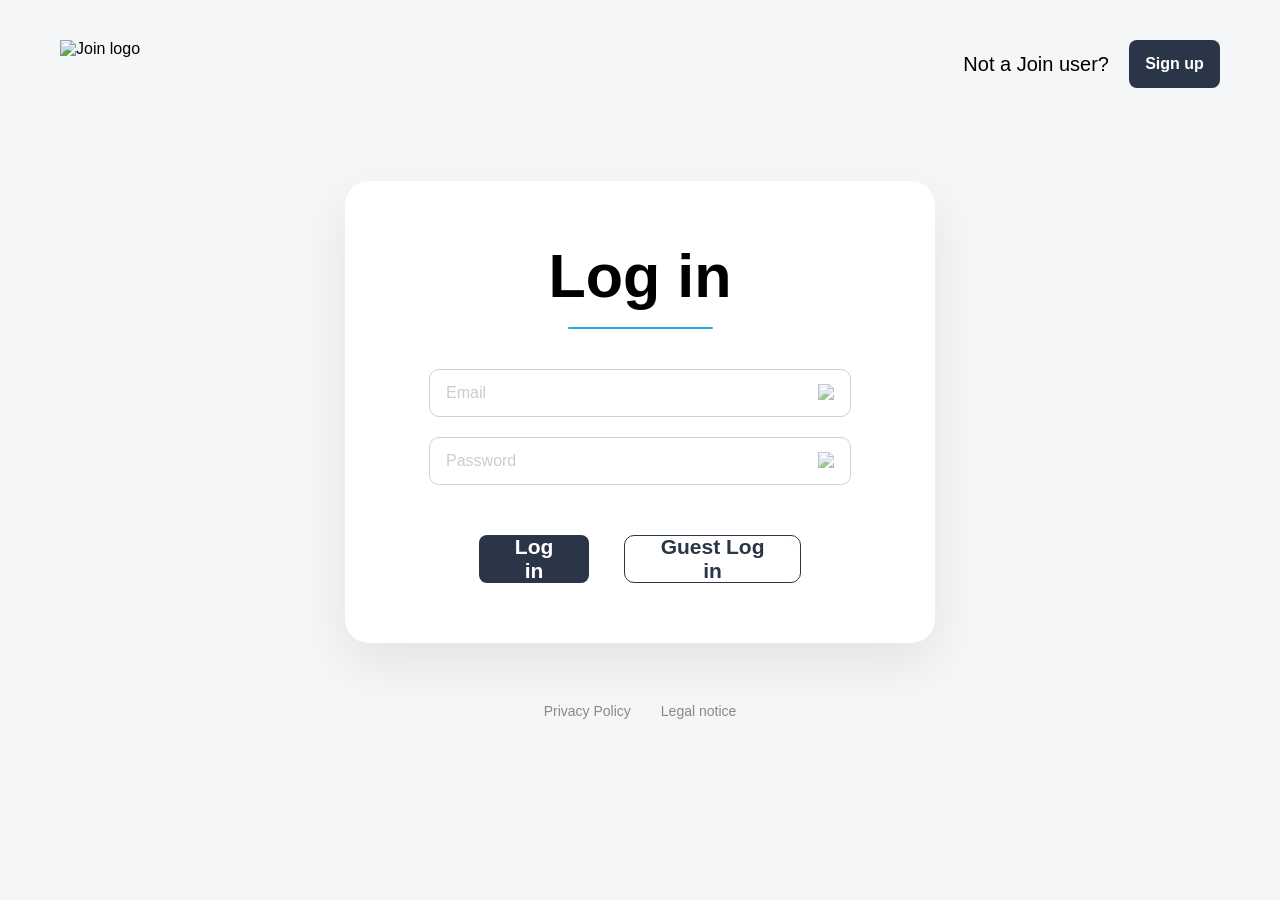
==== index.html @ c2bd2e3b "Feature/guhe (#76) * added users signup functionality  * fixed failures signiup added functionality " ====
<!doctype html>
<html lang="en">
  <head>
    <meta charset="UTF-8" />
    <meta name="viewport" content="width=device-width, initial-scale=1.0" />
    <title>Join</title>

    <link
      rel="icon"
      type="image/png"
      sizes="16x16"
      href="../assets/favicon/favicon-16x16.png"
    />
    <link
      rel="icon"
      type="image/png"
      sizes="32x32"
      href="../assets/favicon/favicon-32x32.png"
    />
    <link
      rel="icon"
      type="image/png"
      sizes="192x192"
      href="../assets/favicon/android-chrome-192x192.png"
    />
    <link
      rel="icon"
      type="image/png"
      sizes="512x512"
      href="../assets/favicon/android-chrome-512x512.png"
    />
    <link
      rel="apple-touch-icon"
      size="180x180"
      href="../assets/favicon/apple-touch-icon.png"
    />
    <link
      rel="shortcut icon"
      sizes="any"
      href="../assets/favicon/favicon.ico"
      type="image/x-icon"
    />
    <link rel="manifest" href="../assets/favicon/site.webmanifest" />

    <link rel="stylesheet" href="./styles/standard.css" />
    <link rel="stylesheet" href="./styles/variables.css" />
    <link rel="stylesheet" href="./styles/font.css" />
    <link rel="stylesheet" href="./style.css" />

    <link rel="stylesheet" href="./styles/login.css" />

    <script src="./scripts/login.js" defer></script>
    <script src="./scripts/auth/auth.js" defer></script>
    <script src="./scripts/config.js" defer></script>
    <script src="./scripts/services.js" defer></script>
    <script src="./scripts/helpers.js"></script>
  </head>

  <body class="has-splash" onload="startSplash()">
    <div class="splash" id="splash" aria-hidden="true">
      <img
        class="splash-logo"
        src="../assets/imgs/join-logo.png"
        alt="Join logo"
      />
    </div>

    <div class="top-bar">
      <span>Not a Join user? </span>
      <a href="./link/signup.html" class="primary-btn">Sign up</a>
    </div>

    <div class="login-wrapper">
      <img
        class="login-logo"
        src="../assets/imgs/join-logo.png"
        alt="Join logo"
      />
      <div class="login-card">
        <h1>Log in</h1>
        <form id="login-form" novalidate>
          <div class="input-group">
            <input type="email" placeholder="Email" id="email-login" required />
            <img
              class="input-icon"
              src="../assets/imgs/mail.png"
              alt="Email icon"
            />
          </div>

          <div class="input-group">
            <input
              type="password"
              placeholder="Password"
              id="password-login"
              required
            />
            <img
              class="input-icon"
              src="../assets/imgs/lock.png"
              alt="Password icon"
            />
            <p class="required-warning login-warning" id="warning-login"></p>
          </div>
          <div class="button-group">
            <button type="submit" class="primary-btn" id="login-button">
              Log in
            </button>
            <button type="button" class="secondary-btn" id="login-guest-button">
              Guest Log in
            </button>
          </div>
        </form>
      </div>

      <div class="footer-links">
        <a href="./link/privacy-policy.html">Privacy Policy</a>
        <a href="./link/legal-notice.html">Legal notice</a>
      </div>
    </div>
  </body>
</html>
---- styles/standard.css ----
* {
  margin: 0;
  padding: 0;
  box-sizing: border-box;
}

.main-section {
  margin: 48px;
  overflow-y: auto;
  scrollbar-width: none;
}

button {
  background: none;
  border: none;
  cursor: pointer;
}

.input-group {
  position: relative;
  margin-bottom: 20px;
}

input {
  width: 100%;
  padding: 14px 45px 14px 16px;
  border-radius: 10px;
  border: 1px solid var(--user-icon);
  font-size: 16px;
  outline: none;
  transition: 0.2s ease;
}

.input-icon {
  position: absolute;
  right: 15px;
  top: 50%;
  transform: translateY(-50%);
  width: 18px;
  height: 18px;
  opacity: 0.6;
  pointer-events: none;
}

input::placeholder {
  color: var(--side-bar-icon);
}

input:focus {
  border-color: var(--greeting-name-and-hover);
}

a {
  text-decoration: none;
  color: var(--link-color);
}

.button-group {
  margin-top: 30px;
  display: flex;
  justify-content: center;
  gap: 20px;
}

.primary-btn {
  height: 48px;
  display: flex;
  align-items: center;
  background: var(--primary-color);
  color: white;
  border: none;
  padding: 0px 24px;
  border-radius: 8px;
  font-size: 21px;
  font-weight: 600;
  cursor: pointer;
  transition: 0.2s ease;
}

.primary-btn:hover {
  background: var(--greeting-name-and-hover);
  box-shadow: 0px 4px 4px rgba(0, 0, 0, 0.2);
}

.secondary-btn {
  height: 48px;
  font-family: "Inter Variable", sans-serif;
  display: flex;
  align-items: center;
  padding: 0px 24px;
  border-radius: 10px;
  font-size: 21px;
  font-weight: bold;
  cursor: pointer;
  transition: 0.2s ease;
  background: transparent;
  border: 1.5px solid var(--primary-color);
  color: var(--primary-color);
}

.secondary-btn:hover {
  box-shadow: 0px 4px 4px rgba(0, 0, 0, 0.2);
  border: 1.5px solid var(--greeting-name-and-hover);
  border-color: var(--greeting-name-and-hover);
  color: var(--greeting-name-and-hover);
}

.pd-top24 {
  padding-top: 24px;
}

.pd-bottom24 {
  padding-bottom: 24px;
}

.pd-top8 {
  padding-top: 8px;
}

@media(max-width: 600px) {
  .main-section {
    margin: 24px;
  }
}
---- styles/variables.css ----
:root {
  --primary-color: #2a3647;
  --secondary-color: #f5f6f7;
  --sidebar-bg-hover: #2a3d59;
  --sidebar-bg: #091930;
  --side-bar-icon: #cccccc;
  --side-bar-icon-hover: #ffffff;
  --side-bar-privacy-legal: #a8a8a8;
  --urgent-icon: #ff3c00;
  --greeting-name-and-hover: #29abe3;
  --medium-btn: #ffaa00;
  --urgent-arrow: #ff3c00;
  --low-arrow: #79e329;
  --user-storys: #0037ff;
  --technical-task: #1fd7c1;
  --user-icon: #d1d1d1;
  --board-header: #42526e;
  --card-shadow: 0 4px 12px rgba(0, 0, 0, 0.08);
}

.prio-urgent {
  --prio: #ff3d00;
}

.prio-medium {
  --prio: #ffa800;
}

.prio-low {
  --prio: #7ae229;
}

.blue {
  background: #00bcd4;
}

.orange {
  background: #ff9800;
}

.purple {
  background: #673ab7;
}

.violet {
  background: #3f51b5;
}

.pink {
  background: #fc1260;
}
---- styles/font.css ----
@font-face {
  font-family: 'Inter Variable';
  src: url('../assets/fonts/Inter-VariableFont_opsz,wght.ttf') format('truetype-variations');
  font-weight: 100 900;
  font-stretch: normal;
  font-style: normal;
  font-display: swap;
}

h1 {
  font-family: 'Inter Variable', sans-serif;
  font-weight: 700;
  font-size: 61px;
}

h2 {
  font-family: 'Inter Variable', sans-serif;
  font-weight: 500;
  font-size: 47px;
  color: var(--primary-color);
}

h3 {
  font-family: 'Inter Variable', sans-serif;
  font-weight: 700;
  font-size: 27px;
}

h4 {
  font-family: 'Inter Variable', sans-serif;
  font-weight: 700;
  font-size: 20px;
}
---- style.css ----
/*#region Layout Foundation*/
/* =========================================
   1. GLOBAL STYLES & RESET
   ========================================= */
body {
  height: 100vh;
  max-width: 1440px;
  margin: 0 auto;
  font-family: "Inter Variable", sans-serif;
  background-color: var(--secondary-color);
  display: flex;
}

/* =========================================
   2. MAIN LAYOUT STRUCTURE
   ========================================= */
aside {
  width: 232px;
  flex-shrink: 0;
  background-color: var(--primary-color);
  display: flex;
  flex-direction: column;
  align-items: center;
}

main {
  flex-grow: 1;
  display: flex;
  flex-direction: column;
  overflow: hidden;
  overflow-y: auto;
}

header {
  height: 96px;
  padding: 12px 0;
  width: 100%;
  background-color: white;
  display: flex;
  justify-content: space-between;
  align-items: center;
  box-shadow: 0px 4px 4px 0px rgba(0, 0, 0, 0.1);
}

/* =========================================
   3. NAVIGATION & SIDEBAR COMPONENTS
   ========================================= */
.logo {
  padding-top: 64px;
  padding-bottom: 64px;
  width: 100px;
}

.logo-mobile {
  display: none;
  width: 32px;
}

.side-nav {
  width: 100%;
  flex-grow: 1;
  display: flex;
  flex-direction: column;
  justify-content: space-between;
  padding-top: 64px;
}

.side-nav a {
  display: flex;
  align-items: center;
  color: #7b818a;
  padding: 8px 56px;
  gap: 8px;
}

.police-links-container {
  width: 100%;
  display: flex;
  flex-direction: column;
  gap: 8px;
  margin-top: 32px;
  margin-bottom: 64px;
}

.page-link-button {
  transition: 0.2s ease;
}

.page-link-button:hover {
  background-color: var(--sidebar-bg-hover);
  color: white;
}

.police-links-container a {
  color: var(--side-bar-privacy-legal);
  text-decoration: none;
  font-size: 14px;
  padding: 8px 56px;
  transition: transform 0.2s ease-in-out;
  transform-origin: center;
}

.police-links-container a:hover {
  color: var(--greeting-name-and-hover);
  transform: scale(1.05);
}

/* =========================================
   4. HEADER COMPONENTS & BUTTONS
   ========================================= */
.header-nav {
  display: flex;
  justify-content: center;
  align-items: center;
  margin-right: 32px;
  gap: 16px;
}

.headline {
  font-size: 16px;
  padding-left: 64px;
}

.help-button {
  padding: 6px;
}

.profil-button {
  width: 56px;
  height: 56px;
  border: solid 3px var(--primary-color);
  border-radius: 50%;
  color: var(--greeting-name-and-hover);
  font-weight: bold;
  font-size: 16px;
}

/* =========================================
   5. OTHER UTILITIES / CONTENT
   ========================================= */

/*#endregion*/

@media (max-width: 1100px) {
  header {
    height: 80px;
  }

  .header-nav {
    margin-right: 20px;
  }

  .logo-mobile {
    display: block;
    margin-left: 20px;
  }

  .headline {
    display: none;
  }

  .help-button {
    display: none;
  }

  body {
    flex-direction: column-reverse;
  }

  aside {
    width: 100%;
    height: 80px;
    flex-direction: row;
    justify-content: space-between;
  }

  .logo {
    display: none;
  }

  .page-links {
    width: 100%;
    display: flex;
    justify-content: space-around;
    align-items: center;
  }
  .page-link-button {
    height: 76px;
    width: 80px;
    border-radius: 16px;
    display: flex;
    align-items: center;
    justify-content: center;
    flex-direction: column;
  }

  .page-link-button img {
    width: 24px;
    height: 24px;
  }

  .page-link-button:hover {
    background-color: #091930;
    color: white;
  }

  .side-nav {
    flex-direction: row;
    padding-top: 0;
    gap: 16px;
    justify-content: center;
    align-items: center;
  }

  .side-nav a {
    padding: 0;
    gap: 0;
  }

  .police-links-container {
    display: none;
  }
}
---- styles/login.css ----
body {
  justify-content: center;
  align-items: center;
  position: relative;
  overflow-y: hidden;
}

.top-bar {
  position: absolute;
  top: 40px;
  right: 60px;
  display: flex;
  align-items: center;
  gap: 20px;
  font-size: 20px;
  font-weight: 400;
}

.top-bar .primary-btn {
  font-size: 16px;
  padding: 0;
  width: 91px;
  justify-content: center;
}

.login-wrapper {
  display: flex;
  flex-direction: column;
  align-items: center;
  gap: 60px;
}

.login-logo {
  position: absolute;
  top: 40px;
  left: 60px;
  width: 100px;
  opacity: 1;
}

.login-card {
  background: white;
  padding: 60px 80px;
  border-radius: 24px;
  box-shadow: 0 20px 50px rgba(0, 0, 0, 0.08);
  text-align: center;
  width: 590px;
  position: relative;
}

.login-card h1 {
  margin-bottom: 40px;
}

.login-card h1::after {
  content: "";
  display: block;
  width: 145px;
  height: 2.5px;
  margin: 16px auto 0;
  border-radius: 999px;
  background: #29abe2;
}

.back-btn {
  position: absolute;
  left: 48px;
  top: 80px;
  display: inline-flex;
  align-items: center;
  justify-content: center;
  text-decoration: none;
  cursor: pointer;
}

.back-btn img {
  width: 32px;
}

.back-btn:hover {
  background: rgba(0, 0, 0, 0.05);
}

.input-group {
  width: 100%;
  max-width: 422px;
}

.link-blue {
  color: #29abe2;
  cursor: pointer;
}

form {
  display: flex;
  flex-direction: column;
  align-items: center;
}

.checkbox-wrapper {
  display: flex;
  align-items: center;
  justify-content: center;
  gap: 8px;
  width: 100%;
  margin-top: 10px;
  font-size: 16px;
}

.checkbox-wrapper input[type="checkbox"] {
  width: 16px;
  height: 16px;
  padding: 0;
  margin: 0;
  border-radius: 0;
  flex-shrink: 0;
  cursor: pointer;
}

.checkbox-wrapper label {
  cursor: pointer;
}

.button-group {
  margin-top: 30px;
  display: flex;
  justify-content: center;
  gap: 35px;
  width: 100%;
  max-width: 322px;
}

.toast-section {
  z-index: 999;
  position: fixed;
  top: 50%;
  left: 50%;

  transform: translate(-50%, 550%);
  opacity: 0;

  background-color: var(--primary-color);
  width: 326px;
  height: 74px;
  border-radius: 20px;

  display: flex;
  justify-content: center;
  align-items: center;
  color: white;

  transition:
    transform 0.2s ease-in,
    opacity 0.2s ease-in;
}

.fade-in {
  transform: translate(-50%, -50%);
  opacity: 1;
}

.footer-links {
  display: flex;
  gap: 30px;
  font-size: 14px;
  color: #888;
}

.footer-links a:hover {
  color: var(--primary-color);
}

.splash {
  position: fixed;
  inset: 0;
  background: #ffffff;
  display: grid;
  place-items: center;
  z-index: 9999;
  opacity: 1;
  pointer-events: all;
  transition:
    opacity 300ms ease,
    background 300ms ease;
}

.splash-logo {
  width: 180px;
  height: auto;
  transform: translate(0, 0) scale(1);
  transition: transform 300ms cubic-bezier(0.2, 0.8, 0.2, 1);
}

.splash.animate {
  background: #f4f5f7;
  opacity: 0;
  pointer-events: none;
  transition:
    opacity 300ms ease,
    background 300ms ease;
}

.splash.animate .splash-logo {
  transform: translate(-42vw, -36vh) scale(0.55);
  transition: transform 300ms cubic-bezier(0.2, 0.8, 0.2, 1);
}

body.has-splash .login-logo {
  opacity: 0;
}

body.logo-early .login-logo {
  opacity: 1;
  transition: opacity 120ms ease;
}

.required-warning {
  position: absolute;
  color: red;
  font-size: 14px;
}

.checkbox-warning {
  margin-top: 30px;
  margin-right: 50px;
}

/* * {
  outline: 1px solid red;
} */

@media (prefers-reduced-motion: reduce) {
  .splash,
  .splash-logo {
    transition: none !important;
  }
}

@media (max-width: 1024px) {
  body {
    display: flex;
    flex-direction: column;
    align-items: center;

    min-height: 100vh;
    overflow-y: auto;
  }

  .login-logo {
    position: absolute;
    max-width: 64px;
    max-height: 78px;
    top: 37px;
    left: 37px;
  }

  .login-wrapper {
    display: flex;
    flex-direction: column;
    align-items: center;
    justify-content: center;
    padding: 20px;
    gap: 20px;
    width: 100%;
  }

  .login-card {
    order: 1;
    display: flex;
    flex-direction: column;
    width: 100%;
    max-width: 590px;
    box-sizing: border-box;
    padding: 30px 20px;
  }

  .login-card h1 {
    font-size: 47px;
  }

  .back-btn {
    top: 40px;
    left: 32px;
  }

  .top-bar {
    order: 2;
    max-width: 100%;

    position: static;
    display: flex;
    justify-content: center;

    padding-top: 80px;
  }

  .top-bar .primary-btn {
    width: 104px;
  }

  .input-group {
    max-width: 396px;
  }

  .button-group {
    flex-direction: column;
    max-width: 180px;
    gap: 21px;
  }

  .button-group button {
    display: flex;
    justify-content: center;
    font-size: 16px;
  }

  .footer-links {
    order: 3;
    position: absolute;
    width: 246px;
    height: 35px;
    bottom: 10px;
    margin-top: 10px;
    display: flex;
    justify-content: center;
  }
}

@media (max-width: 400px) {
  .login-logo {
    width: 48px;
    height: 52px;
    top: 16px;
    left: 16px;
  }

  .login-card h1 {
    margin: 0;
    font-size: 47px;
  }
  .login-card h1::after {
    margin: 8px auto;
  }

  .top-bar {
    padding-top: 0;
  }
}

@media (max-width: 350px) {
  .back-btn {
    left: 24px;
  }
}
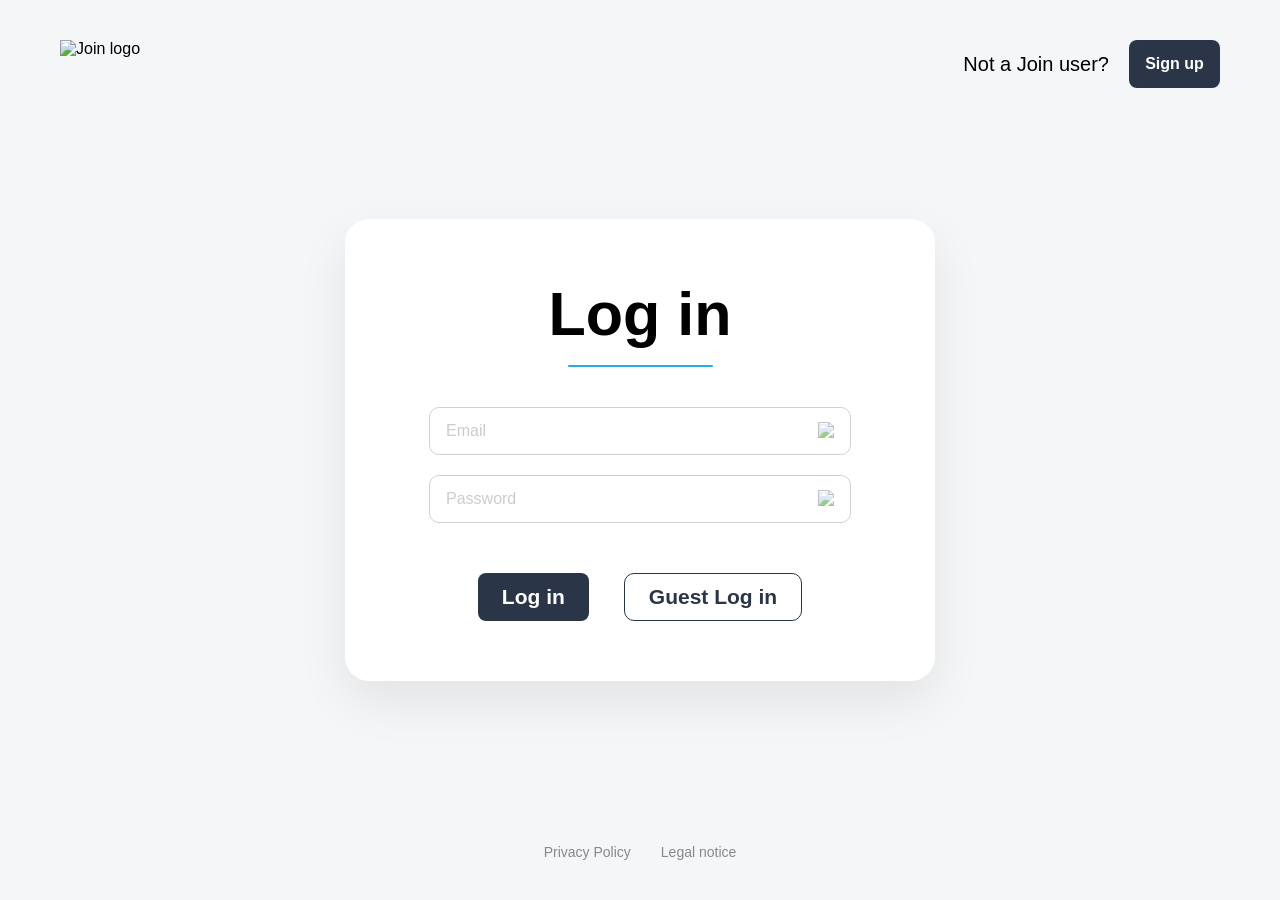
==== commit 0cb4ebf0: "Feature/nivo new (#106) * refactor: streamline add task modal functions and improve template structu" ====
--- a/index.html
+++ b/index.html
@@ -53,10 +53,10 @@
     <script src="./scripts/auth/auth.js" defer></script>
     <script src="./scripts/config.js" defer></script>
     <script src="./scripts/services.js" defer></script>
-    <script src="./scripts/helpers.js"></script>
+    <script src="./scripts/utils/helpers.js"></script>
   </head>
 
-  <body class="has-splash" onload="startSplash()">
+  <body class="has-splash central-body" onload="startSplash()">
     <div class="splash" id="splash" aria-hidden="true">
       <img
         class="splash-logo"
@@ -67,7 +67,7 @@
 
     <div class="top-bar">
       <span>Not a Join user? </span>
-      <a href="./link/signup.html" class="primary-btn">Sign up</a>
+      <a href="./pages/signup.html" class="primary-btn">Sign up</a>
     </div>
 
     <div class="login-wrapper">
@@ -114,8 +114,8 @@
       </div>
 
       <div class="footer-links">
-        <a href="./link/privacy-policy.html">Privacy Policy</a>
-        <a href="./link/legal-notice.html">Legal notice</a>
+        <a href="./pages/privacy-policy.html">Privacy Policy</a>
+        <a href="./pages/legal-notice.html">Legal notice</a>
       </div>
     </div>
   </body>
--- a/styles/standard.css
+++ b/styles/standard.css
@@ -28,7 +28,7 @@
   border: 1px solid var(--user-icon);
   font-size: 16px;
   outline: none;
-  transition: 0.2s ease;
+  transition: 0.1s ease;
 }
 
 .input-icon {
@@ -74,7 +74,8 @@
   font-size: 21px;
   font-weight: 600;
   cursor: pointer;
-  transition: 0.2s ease;
+  transition: 0.1s ease;
+  white-space: nowrap;
 }
 
 .primary-btn:hover {
@@ -92,10 +93,11 @@
   font-size: 21px;
   font-weight: bold;
   cursor: pointer;
-  transition: 0.2s ease;
+  transition: 0.1s ease;
   background: transparent;
   border: 1.5px solid var(--primary-color);
   color: var(--primary-color);
+  white-space: nowrap;
 }
 
 .secondary-btn:hover {
@@ -117,8 +119,24 @@
   padding-top: 8px;
 }
 
-@media(max-width: 600px) {
+.hidden {
+  display: none !important;
+}
+
+.show {
+  display: flex !important;
+}
+
+.central-body {
+  margin: 0 auto;
+}
+
+.max-width-1208 {
+  max-width: 1208px;
+}
+
+@media (max-width: 600px) {
   .main-section {
     margin: 24px;
   }
-}+}
--- a/style.css
+++ b/style.css
@@ -4,8 +4,7 @@
    ========================================= */
 body {
   height: 100vh;
-  max-width: 1440px;
-  margin: 0 auto;
+  margin: 0;
   font-family: "Inter Variable", sans-serif;
   background-color: var(--secondary-color);
   display: flex;
@@ -32,14 +31,20 @@
 }
 
 header {
+  width: 100%;
+  background-color: white;
+  flex-shrink: 0;
+  box-shadow: 0px 4px 4px 0px rgba(0, 0, 0, 0.1);
+}
+
+.header-container {
   height: 96px;
-  padding: 12px 0;
-  width: 100%;
+  width: 100%;
+  max-width: 1208px;
   background-color: white;
   display: flex;
   justify-content: space-between;
   align-items: center;
-  box-shadow: 0px 4px 4px 0px rgba(0, 0, 0, 0.1);
 }
 
 /* =========================================
@@ -83,12 +88,16 @@
 }
 
 .page-link-button {
-  transition: 0.2s ease;
+  transition: 0.1s ease;
 }
 
 .page-link-button:hover {
   background-color: var(--sidebar-bg-hover);
   color: white;
+}
+
+.page-link-button:hover img {
+  filter: brightness(0) invert(1);
 }
 
 .police-links-container a {
@@ -96,13 +105,11 @@
   text-decoration: none;
   font-size: 14px;
   padding: 8px 56px;
-  transition: transform 0.2s ease-in-out;
-  transform-origin: center;
+  transition: 0.1s ease;
 }
 
 .police-links-container a:hover {
   color: var(--greeting-name-and-hover);
-  transform: scale(1.05);
 }
 
 /* =========================================
@@ -141,8 +148,27 @@
 
 /*#endregion*/
 
+.icon svg {
+  width: 1em;
+  height: 1em;
+  fill: currentColor;
+}
+
+.page-link-button.active {
+  background-color: #091931;
+  color: white;
+}
+
+.page-link-button.active img {
+  filter: brightness(0) invert(1);
+}
+
 @media (max-width: 1100px) {
   header {
+    height: 80px;
+  }
+
+  .header-container {
     height: 80px;
   }
 
@@ -204,6 +230,10 @@
     color: white;
   }
 
+  .page-link-button.active {
+    border-radius: 16px;
+  }
+
   .side-nav {
     flex-direction: row;
     padding-top: 0;
--- a/styles/login.css
+++ b/styles/login.css
@@ -160,7 +160,10 @@
 }
 
 .footer-links {
-  display: flex;
+  position: fixed;
+  bottom: 40px;
+  display: flex;
+
   gap: 30px;
   font-size: 14px;
   color: #888;
@@ -216,13 +219,14 @@
 
 .required-warning {
   position: absolute;
+  left: 10px;
   color: red;
   font-size: 14px;
 }
 
 .checkbox-warning {
-  margin-top: 30px;
-  margin-right: 50px;
+  margin-top: 35px;
+  margin-right: 25px;
 }
 
 /* * {
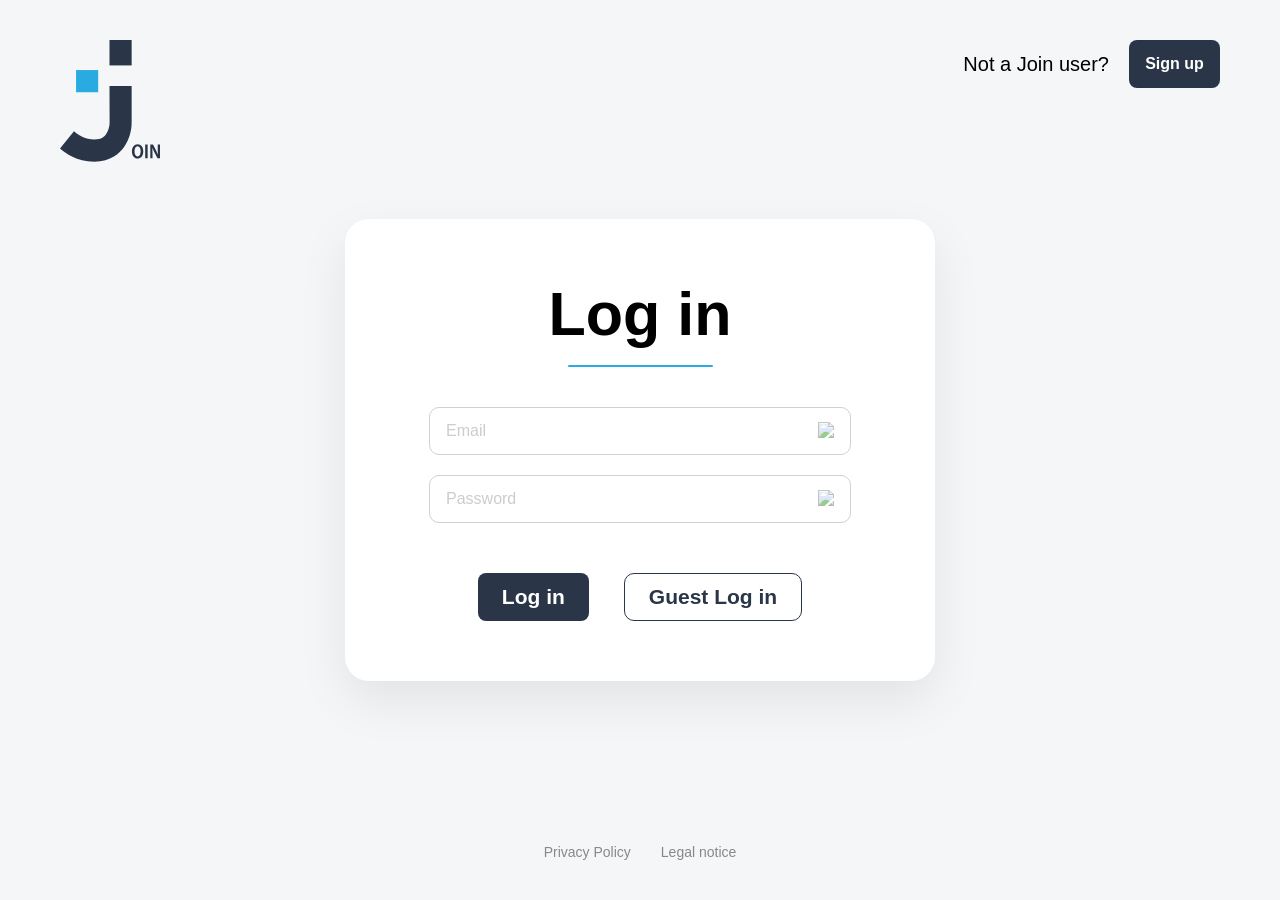
==== commit 2d762242: "Feature/guhe feedback02 (#109) * style: changed padding  * fix: style padding font-size svg icons lo" ====
--- a/index.html
+++ b/index.html
@@ -60,7 +60,7 @@
     <div class="splash" id="splash" aria-hidden="true">
       <img
         class="splash-logo"
-        src="../assets/imgs/join-logo.png"
+        src="../assets/imgs/join-logo.svg"
         alt="Join logo"
       />
     </div>
@@ -73,7 +73,7 @@
     <div class="login-wrapper">
       <img
         class="login-logo"
-        src="../assets/imgs/join-logo.png"
+        src="../assets/imgs/join-logo.svg"
         alt="Join logo"
       />
       <div class="login-card">
--- a/styles/login.css
+++ b/styles/login.css
@@ -74,11 +74,18 @@
 }
 
 .back-btn img {
-  width: 32px;
+  width: 21px;
+  height: 21px;
+  margin: 6px;
+  border-radius: 50%;
 }
 
 .back-btn:hover {
   background: rgba(0, 0, 0, 0.05);
+  border-radius: 50%;
+  width: 32px;
+  height: 32px;
+  transform: scale(1.2);
 }
 
 .input-group {
@@ -221,17 +228,13 @@
   position: absolute;
   left: 10px;
   color: red;
-  font-size: 14px;
+  font-size: 12px;
 }
 
 .checkbox-warning {
   margin-top: 35px;
-  margin-right: 25px;
-}
-
-/* * {
-  outline: 1px solid red;
-} */
+  margin-left: 200px;
+}
 
 @media (prefers-reduced-motion: reduce) {
   .splash,
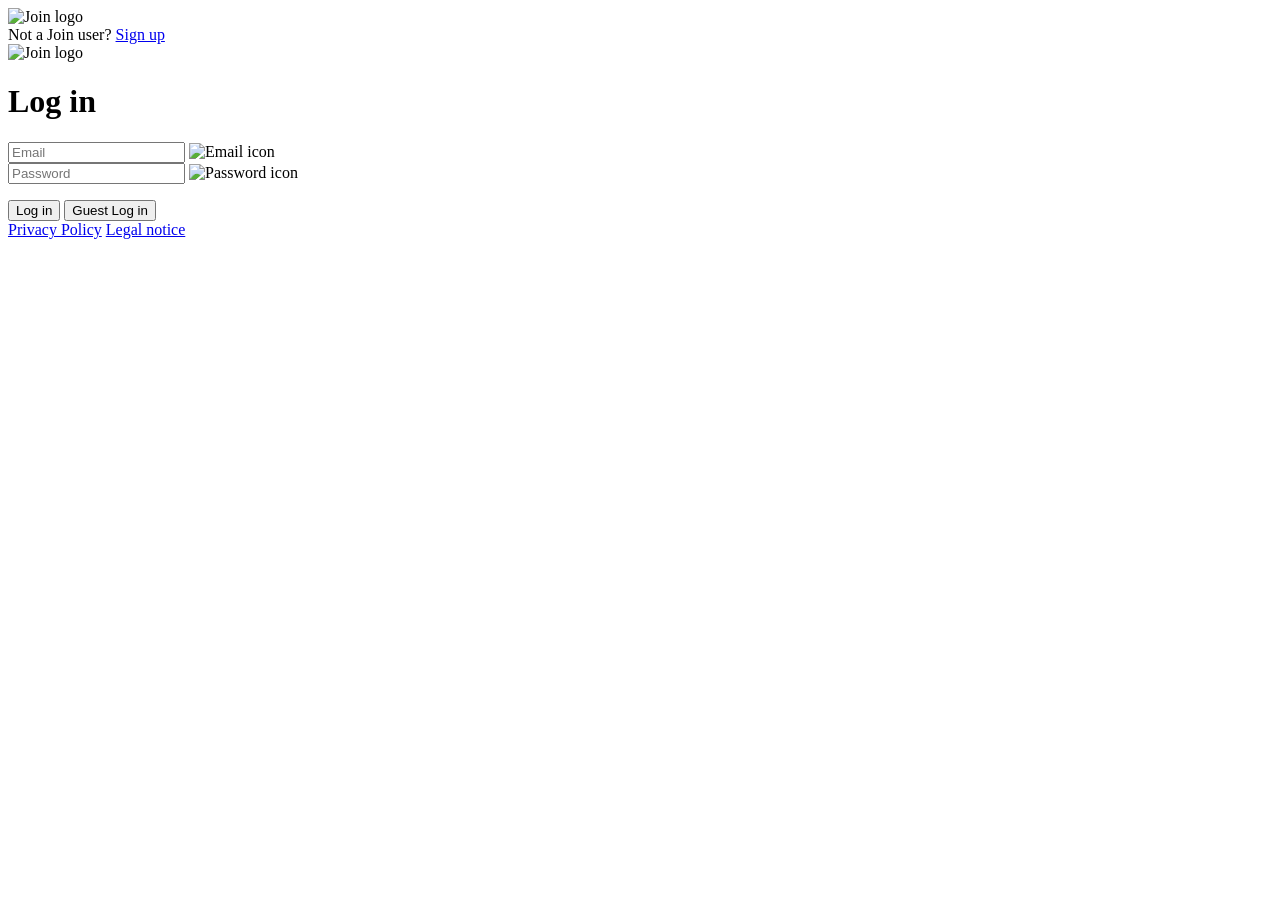
==== commit 6370d382: "Add base href to HTML files for consistent URL resolution" ====
--- a/index.html
+++ b/index.html
@@ -4,6 +4,7 @@
     <meta charset="UTF-8" />
     <meta name="viewport" content="width=device-width, initial-scale=1.0" />
     <title>Join</title>
+    <base href="https://nil-vollhardt.developerakademie.net/Join/" />
 
     <link
       rel="icon"
--- a/styles/standard.css
+++ b/styles/standard.css
@@ -127,6 +127,10 @@
   display: flex !important;
 }
 
+.visibility-visible {
+  visibility: visible !important;
+}
+
 .central-body {
   margin: 0 auto;
 }
--- a/styles/login.css
+++ b/styles/login.css
@@ -3,6 +3,8 @@
   align-items: center;
   position: relative;
   overflow-y: hidden;
+  width: 100%;
+  max-width: 1440px;
 }
 
 .top-bar {
